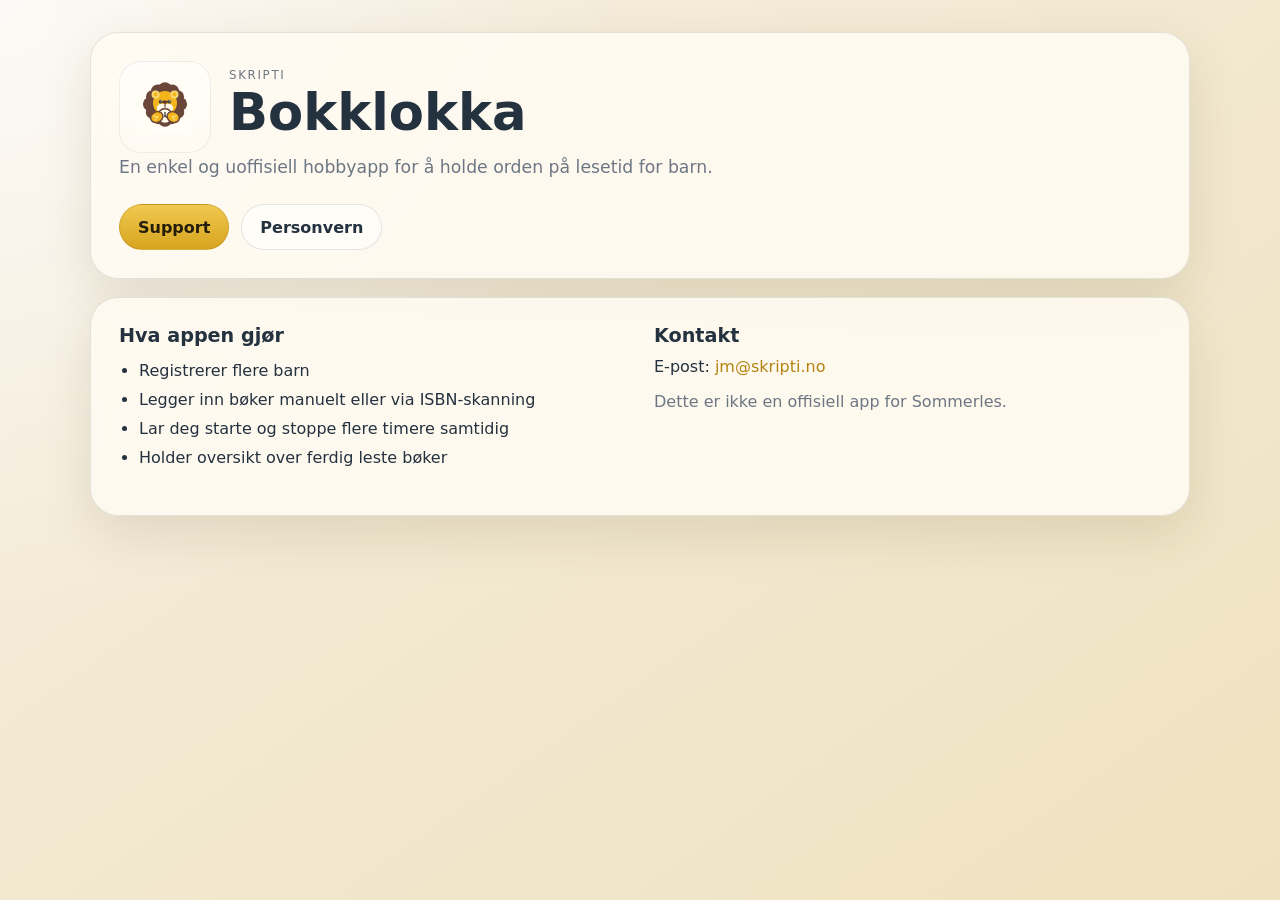
==== index.html @ 0634eb64 "Add Bokklokka website" ====
<!doctype html>
<html lang="nb">
  <head>
    <meta charset="utf-8">
    <meta name="viewport" content="width=device-width, initial-scale=1">
    <meta name="description" content="Bokklokka er en enkel hobbyapp for å holde orden på lesetid for barn.">
    <title>Bokklokka</title>
    <link rel="stylesheet" href="styles.css">
  </head>
  <body>
    <main class="shell">
      <section class="hero card">
        <div class="brand">
          <div class="mark" aria-hidden="true">
            <img src="assets/lion-clock-logo.svg" alt="" />
          </div>
          <div>
            <p class="eyebrow">Skripti</p>
            <h1>Bokklokka</h1>
          </div>
        </div>

        <p class="lead">
          En enkel og uoffisiell hobbyapp for å holde orden på lesetid for barn.
        </p>

        <div class="actions">
          <a class="button primary" href="support.html">Support</a>
          <a class="button" href="privacy.html">Personvern</a>
        </div>
      </section>

      <section class="card grid">
        <article>
          <h2>Hva appen gjør</h2>
          <ul>
            <li>Registrerer flere barn</li>
            <li>Legger inn bøker manuelt eller via ISBN-skanning</li>
            <li>Lar deg starte og stoppe flere timere samtidig</li>
            <li>Holder oversikt over ferdig leste bøker</li>
          </ul>
        </article>

        <article>
          <h2>Kontakt</h2>
          <p>
            E-post: <a href="mailto:jm@skripti.no">jm@skripti.no</a>
          </p>
          <p class="muted">
            Dette er ikke en offisiell app for Sommerles.
          </p>
        </article>
      </section>
    </main>
  </body>
</html>
---- styles.css ----
:root {
  color-scheme: light;
  --bg: #f6efe2;
  --bg2: #efe2bf;
  --card: rgba(255, 251, 242, 0.88);
  --text: #24313f;
  --muted: #6d7784;
  --line: rgba(36, 49, 63, 0.12);
  --accent: #d4a82a;
  --accent-strong: #b48412;
  --shadow: 0 18px 50px rgba(70, 54, 18, 0.12);
}

* {
  box-sizing: border-box;
}

html {
  min-height: 100%;
}

body {
  margin: 0;
  min-height: 100vh;
  font-family: Inter, ui-sans-serif, system-ui, -apple-system, BlinkMacSystemFont, "Segoe UI", sans-serif;
  color: var(--text);
  background:
    radial-gradient(circle at top left, rgba(255, 255, 255, 0.7), transparent 40%),
    linear-gradient(145deg, var(--bg), var(--bg2));
}

a {
  color: var(--accent-strong);
  text-decoration: none;
}

a:hover {
  text-decoration: underline;
}

.shell {
  width: min(1100px, calc(100% - 32px));
  margin: 0 auto;
  padding: 32px 0 48px;
}

.shell.narrow {
  width: min(760px, calc(100% - 32px));
}

.card {
  background: var(--card);
  border: 1px solid var(--line);
  border-radius: 28px;
  box-shadow: var(--shadow);
  backdrop-filter: blur(12px);
}

.hero {
  padding: 28px;
}

.brand {
  display: flex;
  align-items: center;
  gap: 18px;
}

.mark {
  width: 92px;
  height: 92px;
  border-radius: 22px;
  background: linear-gradient(180deg, rgba(255, 255, 255, 0.55), rgba(255, 255, 255, 0.15));
  border: 1px solid rgba(36, 49, 63, 0.08);
  display: grid;
  place-items: center;
  padding: 14px;
}

.mark img {
  width: 100%;
  height: 100%;
  object-fit: contain;
  display: block;
}

.eyebrow {
  margin: 0 0 6px;
  text-transform: uppercase;
  letter-spacing: 0.14em;
  font-size: 0.74rem;
  color: var(--muted);
}

.eyebrow a {
  color: inherit;
}

h1,
h2,
p,
ul {
  margin-top: 0;
}

h1 {
  margin-bottom: 10px;
  font-size: clamp(2.3rem, 4vw, 4rem);
  line-height: 0.95;
}

.lead {
  font-size: 1.08rem;
  line-height: 1.7;
  color: var(--muted);
  max-width: 62ch;
}

.actions {
  display: flex;
  flex-wrap: wrap;
  gap: 12px;
  margin-top: 22px;
}

.button {
  display: inline-flex;
  align-items: center;
  justify-content: center;
  min-height: 46px;
  padding: 0 18px;
  border-radius: 999px;
  border: 1px solid var(--line);
  background: rgba(255, 255, 255, 0.5);
  color: var(--text);
  font-weight: 600;
  text-decoration: none;
}

.button.primary {
  background: linear-gradient(180deg, #f0c950, #d7a41f);
  color: #241d09;
  border-color: rgba(117, 86, 3, 0.18);
}

.grid {
  margin-top: 18px;
  padding: 26px 28px;
  display: grid;
  grid-template-columns: repeat(2, minmax(0, 1fr));
  gap: 28px;
}

h2 {
  margin-bottom: 10px;
  font-size: 1.2rem;
}

ul {
  padding-left: 20px;
  line-height: 1.8;
  color: var(--text);
}

.muted {
  color: var(--muted);
}

section.card {
  margin-bottom: 18px;
}

.narrow .card {
  padding: 28px;
}

@media (max-width: 760px) {
  .shell {
    width: min(100% - 20px, 1100px);
    padding-top: 16px;
  }

  .hero,
  .grid,
  .narrow .card {
    padding: 22px;
  }

  .brand {
    align-items: flex-start;
  }

  .mark {
    width: 74px;
    height: 74px;
    border-radius: 18px;
  }

  .grid {
    grid-template-columns: 1fr;
  }
}
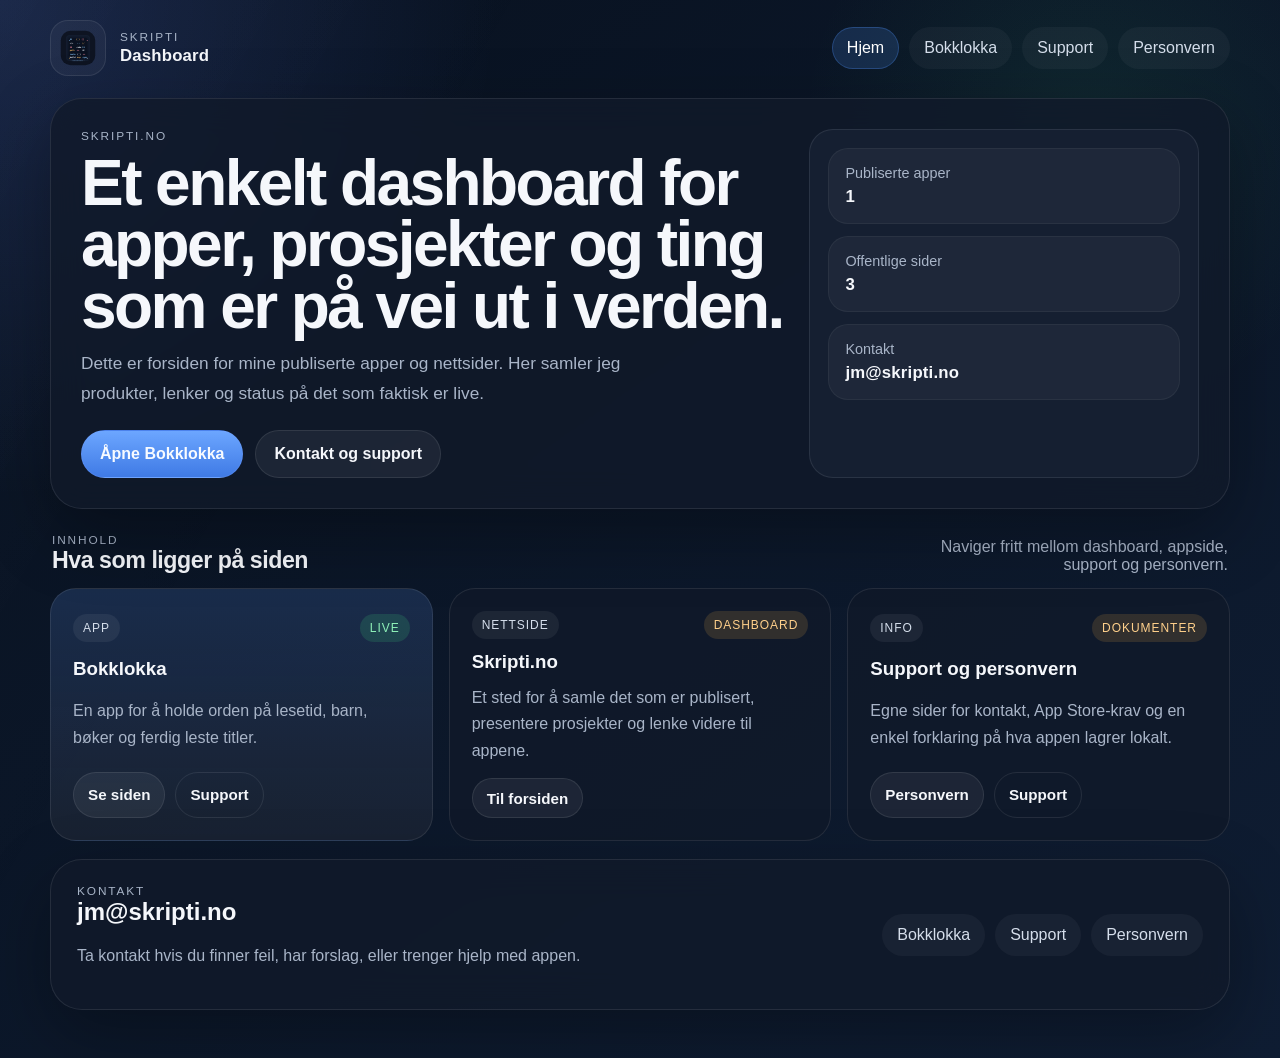
==== commit cd07a00d: "Refresh Skripti dashboard site" ====
--- a/index.html
+++ b/index.html
@@ -3,53 +3,121 @@
   <head>
     <meta charset="utf-8">
     <meta name="viewport" content="width=device-width, initial-scale=1">
-    <meta name="description" content="Bokklokka er en enkel hobbyapp for å holde orden på lesetid for barn.">
-    <title>Bokklokka</title>
+    <meta name="description" content="Skripti er et enkelt dashboard for publiserte apper, prosjekter og nettsider.">
+    <title>Skripti</title>
     <link rel="stylesheet" href="styles.css">
   </head>
   <body>
-    <main class="shell">
+    <div class="backdrop" aria-hidden="true"></div>
+    <main class="page">
+      <header class="topbar">
+        <a class="brand" href="index.html" aria-label="Skripti startside">
+          <span class="brand-mark" aria-hidden="true">
+            <img src="assets/skripti-logo.svg" alt="">
+          </span>
+          <span class="brand-text">
+            <span class="eyebrow">Skripti</span>
+            <strong>Dashboard</strong>
+          </span>
+        </a>
+
+        <nav class="nav" aria-label="Hovednavigasjon">
+          <a href="index.html" aria-current="page">Hjem</a>
+          <a href="bokklokka.html">Bokklokka</a>
+          <a href="support.html">Support</a>
+          <a href="privacy.html">Personvern</a>
+        </nav>
+      </header>
+
       <section class="hero card">
-        <div class="brand">
-          <div class="mark" aria-hidden="true">
-            <img src="assets/lion-clock-logo.svg" alt="" />
-          </div>
-          <div>
-            <p class="eyebrow">Skripti</p>
-            <h1>Bokklokka</h1>
+        <div class="hero-copy">
+          <p class="eyebrow">Skripti.no</p>
+          <h1>Et enkelt dashboard for apper, prosjekter og ting som er på vei ut i verden.</h1>
+          <p class="lead">
+            Dette er forsiden for mine publiserte apper og nettsider. Her samler jeg produkter, lenker og status på det som faktisk er live.
+          </p>
+
+          <div class="actions">
+            <a class="button primary" href="bokklokka.html">Åpne Bokklokka</a>
+            <a class="button" href="support.html">Kontakt og support</a>
           </div>
         </div>
 
-        <p class="lead">
-          En enkel og uoffisiell hobbyapp for å holde orden på lesetid for barn.
-        </p>
-
-        <div class="actions">
-          <a class="button primary" href="support.html">Support</a>
-          <a class="button" href="privacy.html">Personvern</a>
-        </div>
+        <aside class="hero-panel">
+          <div class="metric">
+            <span class="metric-label">Publiserte apper</span>
+            <strong>1</strong>
+          </div>
+          <div class="metric">
+            <span class="metric-label">Offentlige sider</span>
+            <strong>3</strong>
+          </div>
+          <div class="metric">
+            <span class="metric-label">Kontakt</span>
+            <strong>jm@skripti.no</strong>
+          </div>
+        </aside>
       </section>
 
-      <section class="card grid">
-        <article>
-          <h2>Hva appen gjør</h2>
-          <ul>
-            <li>Registrerer flere barn</li>
-            <li>Legger inn bøker manuelt eller via ISBN-skanning</li>
-            <li>Lar deg starte og stoppe flere timere samtidig</li>
-            <li>Holder oversikt over ferdig leste bøker</li>
-          </ul>
+      <section class="section-head">
+        <div>
+          <p class="eyebrow">Innhold</p>
+          <h2>Hva som ligger på siden</h2>
+        </div>
+        <p class="section-note">Naviger fritt mellom dashboard, appside, support og personvern.</p>
+      </section>
+
+      <section class="grid cards">
+        <article class="tile featured">
+          <div class="tile-top">
+            <span class="tile-badge">App</span>
+            <span class="tile-status live">Live</span>
+          </div>
+          <h3>Bokklokka</h3>
+          <p>En app for å holde orden på lesetid, barn, bøker og ferdig leste titler.</p>
+          <div class="tile-links">
+            <a class="button small" href="bokklokka.html">Se siden</a>
+            <a class="button small ghost" href="support.html">Support</a>
+          </div>
         </article>
 
-        <article>
-          <h2>Kontakt</h2>
-          <p>
-            E-post: <a href="mailto:jm@skripti.no">jm@skripti.no</a>
-          </p>
-          <p class="muted">
-            Dette er ikke en offisiell app for Sommerles.
-          </p>
+        <article class="tile">
+          <div class="tile-top">
+            <span class="tile-badge">Nettside</span>
+            <span class="tile-status draft">Dashboard</span>
+          </div>
+          <h3>Skripti.no</h3>
+          <p>Et sted for å samle det som er publisert, presentere prosjekter og lenke videre til appene.</p>
+          <div class="tile-links">
+            <a class="button small" href="index.html">Til forsiden</a>
+          </div>
         </article>
+
+        <article class="tile">
+          <div class="tile-top">
+            <span class="tile-badge">Info</span>
+            <span class="tile-status draft">Dokumenter</span>
+          </div>
+          <h3>Support og personvern</h3>
+          <p>Egne sider for kontakt, App Store-krav og en enkel forklaring på hva appen lagrer lokalt.</p>
+          <div class="tile-links">
+            <a class="button small" href="privacy.html">Personvern</a>
+            <a class="button small ghost" href="support.html">Support</a>
+          </div>
+        </article>
+      </section>
+
+      <section class="footer-card card">
+        <div>
+          <p class="eyebrow">Kontakt</p>
+          <h2>jm@skripti.no</h2>
+          <p class="muted">Ta kontakt hvis du finner feil, har forslag, eller trenger hjelp med appen.</p>
+        </div>
+        <div class="footer-links">
+          <a href="bokklokka.html">Bokklokka</a>
+          <a href="support.html">Support</a>
+          <a href="privacy.html">Personvern</a>
+        </div>
       </section>
     </main>
   </body>
--- a/styles.css
+++ b/styles.css
@@ -1,14 +1,18 @@
 :root {
-  color-scheme: light;
-  --bg: #f6efe2;
-  --bg2: #efe2bf;
-  --card: rgba(255, 251, 242, 0.88);
-  --text: #24313f;
-  --muted: #6d7784;
-  --line: rgba(36, 49, 63, 0.12);
-  --accent: #d4a82a;
-  --accent-strong: #b48412;
-  --shadow: 0 18px 50px rgba(70, 54, 18, 0.12);
+  color-scheme: dark;
+  --bg: #08111f;
+  --bg2: #0f1d33;
+  --panel: rgba(17, 25, 42, 0.8);
+  --panel-strong: rgba(22, 33, 52, 0.92);
+  --line: rgba(255, 255, 255, 0.09);
+  --text: #f5f7fb;
+  --muted: #a9b5c8;
+  --soft: #d5deeb;
+  --accent: #4e8ff5;
+  --accent-strong: #76a7ff;
+  --success: #3ed17a;
+  --warning: #ffb547;
+  --shadow: 0 24px 70px rgba(0, 0, 0, 0.3);
 }
 
 * {
@@ -22,15 +26,16 @@
 body {
   margin: 0;
   min-height: 100vh;
-  font-family: Inter, ui-sans-serif, system-ui, -apple-system, BlinkMacSystemFont, "Segoe UI", sans-serif;
+  font-family: "Avenir Next", "SF Pro Text", "Segoe UI", "Trebuchet MS", sans-serif;
   color: var(--text);
   background:
-    radial-gradient(circle at top left, rgba(255, 255, 255, 0.7), transparent 40%),
+    radial-gradient(circle at top left, rgba(97, 132, 255, 0.18), transparent 30%),
+    radial-gradient(circle at 85% 12%, rgba(62, 209, 122, 0.09), transparent 20%),
     linear-gradient(145deg, var(--bg), var(--bg2));
 }
 
 a {
-  color: var(--accent-strong);
+  color: inherit;
   text-decoration: none;
 }
 
@@ -38,82 +43,147 @@
   text-decoration: underline;
 }
 
-.shell {
-  width: min(1100px, calc(100% - 32px));
+.backdrop {
+  position: fixed;
+  inset: 0;
+  pointer-events: none;
+  background:
+    linear-gradient(120deg, rgba(255, 255, 255, 0.03), transparent 35%),
+    radial-gradient(circle at 20% 20%, rgba(78, 143, 245, 0.12), transparent 0 25%),
+    radial-gradient(circle at 80% 30%, rgba(62, 209, 122, 0.07), transparent 0 22%);
+  opacity: 0.65;
+}
+
+.page {
+  position: relative;
+  width: min(1180px, calc(100% - 32px));
   margin: 0 auto;
-  padding: 32px 0 48px;
-}
-
-.shell.narrow {
-  width: min(760px, calc(100% - 32px));
-}
-
-.card {
-  background: var(--card);
-  border: 1px solid var(--line);
-  border-radius: 28px;
-  box-shadow: var(--shadow);
-  backdrop-filter: blur(12px);
-}
-
-.hero {
-  padding: 28px;
+  padding: 20px 0 48px;
+}
+
+.page.narrow {
+  width: min(900px, calc(100% - 32px));
+}
+
+.topbar {
+  display: flex;
+  align-items: center;
+  justify-content: space-between;
+  gap: 18px;
+  margin-bottom: 22px;
+}
+
+.topbar.compact {
+  margin-bottom: 18px;
 }
 
 .brand {
-  display: flex;
-  align-items: center;
-  gap: 18px;
-}
-
-.mark {
-  width: 92px;
-  height: 92px;
-  border-radius: 22px;
-  background: linear-gradient(180deg, rgba(255, 255, 255, 0.55), rgba(255, 255, 255, 0.15));
-  border: 1px solid rgba(36, 49, 63, 0.08);
-  display: grid;
-  place-items: center;
-  padding: 14px;
-}
-
-.mark img {
+  display: inline-flex;
+  align-items: center;
+  gap: 14px;
+  min-width: 0;
+}
+
+.brand-mark {
+  width: 56px;
+  height: 56px;
+  border-radius: 18px;
+  background: rgba(255, 255, 255, 0.04);
+  border: 1px solid var(--line);
+  padding: 8px;
+  flex: none;
+}
+
+.brand-mark img,
+.app-icon img {
   width: 100%;
   height: 100%;
+  display: block;
   object-fit: contain;
-  display: block;
+}
+
+.brand-text {
+  display: flex;
+  flex-direction: column;
+  gap: 2px;
+}
+
+.brand-text strong {
+  font-size: 1.05rem;
+  letter-spacing: 0.01em;
 }
 
 .eyebrow {
-  margin: 0 0 6px;
+  margin: 0;
   text-transform: uppercase;
-  letter-spacing: 0.14em;
+  letter-spacing: 0.16em;
   font-size: 0.74rem;
   color: var(--muted);
 }
 
-.eyebrow a {
-  color: inherit;
-}
-
-h1,
-h2,
-p,
-ul {
-  margin-top: 0;
-}
-
-h1 {
-  margin-bottom: 10px;
-  font-size: clamp(2.3rem, 4vw, 4rem);
-  line-height: 0.95;
+.nav {
+  display: flex;
+  flex-wrap: wrap;
+  gap: 10px;
+  justify-content: flex-end;
+}
+
+.nav a,
+.footer-links a {
+  display: inline-flex;
+  align-items: center;
+  min-height: 42px;
+  padding: 0 14px;
+  border-radius: 999px;
+  border: 1px solid transparent;
+  background: rgba(255, 255, 255, 0.04);
+  color: var(--soft);
+  transition: transform 120ms ease, background 120ms ease, border-color 120ms ease;
+}
+
+.nav a:hover,
+.footer-links a:hover {
+  text-decoration: none;
+  transform: translateY(-1px);
+  background: rgba(255, 255, 255, 0.08);
+  border-color: var(--line);
+}
+
+.nav a[aria-current="page"] {
+  background: rgba(78, 143, 245, 0.18);
+  border-color: rgba(78, 143, 245, 0.3);
+  color: #fff;
+}
+
+.card {
+  background: var(--panel);
+  border: 1px solid var(--line);
+  border-radius: 32px;
+  box-shadow: var(--shadow);
+  backdrop-filter: blur(18px);
+}
+
+.hero {
+  display: grid;
+  grid-template-columns: minmax(0, 1.55fr) minmax(260px, 0.85fr);
+  gap: 18px;
+  padding: 30px;
+}
+
+.hero-copy h1,
+.content-card h1 {
+  margin: 10px 0 12px;
+  font-size: clamp(2.8rem, 5vw, 5rem);
+  line-height: 0.96;
+  letter-spacing: -0.04em;
 }
 
 .lead {
+  margin: 0;
+  max-width: 62ch;
+  color: var(--muted);
   font-size: 1.08rem;
   line-height: 1.7;
-  color: var(--muted);
-  max-width: 62ch;
 }
 
 .actions {
@@ -127,76 +197,294 @@
   display: inline-flex;
   align-items: center;
   justify-content: center;
-  min-height: 46px;
+  min-height: 48px;
   padding: 0 18px;
   border-radius: 999px;
   border: 1px solid var(--line);
-  background: rgba(255, 255, 255, 0.5);
+  background: rgba(255, 255, 255, 0.06);
   color: var(--text);
-  font-weight: 600;
+  font-weight: 650;
+}
+
+.button:hover {
   text-decoration: none;
+  border-color: rgba(255, 255, 255, 0.18);
 }
 
 .button.primary {
-  background: linear-gradient(180deg, #f0c950, #d7a41f);
-  color: #241d09;
-  border-color: rgba(117, 86, 3, 0.18);
-}
-
-.grid {
+  background: linear-gradient(180deg, #6ca6ff, #3f7ae5);
+  border-color: rgba(117, 157, 255, 0.22);
+  color: #f8fbff;
+}
+
+.button.small {
+  min-height: 40px;
+  padding: 0 14px;
+  font-size: 0.95rem;
+}
+
+.button.ghost {
+  background: transparent;
+}
+
+.hero-panel {
+  display: grid;
+  gap: 12px;
+  align-content: start;
+  padding: 18px;
+  border-radius: 24px;
+  background: var(--panel-strong);
+  border: 1px solid var(--line);
+}
+
+.metric {
+  display: grid;
+  gap: 6px;
+  padding: 16px;
+  border-radius: 20px;
+  background: rgba(255, 255, 255, 0.04);
+  border: 1px solid rgba(255, 255, 255, 0.05);
+}
+
+.metric-label {
+  color: var(--muted);
+  font-size: 0.9rem;
+}
+
+.metric strong {
+  font-size: 1.05rem;
+  letter-spacing: 0.01em;
+}
+
+.section-head {
+  display: flex;
+  align-items: end;
+  justify-content: space-between;
+  gap: 18px;
+  margin: 24px 2px 14px;
+}
+
+.section-head h2,
+.footer-card h2,
+.content-card h2,
+.tile h3 {
+  margin: 0;
+}
+
+.section-head h2 {
+  font-size: 1.45rem;
+  letter-spacing: -0.02em;
+}
+
+.section-note {
+  margin: 0;
+  max-width: 38ch;
+  color: var(--muted);
+  text-align: right;
+}
+
+.grid.cards {
+  display: grid;
+  grid-template-columns: repeat(3, minmax(0, 1fr));
+  gap: 16px;
+}
+
+.tile {
+  display: grid;
+  gap: 12px;
+  padding: 22px;
+  border-radius: 26px;
+  background: var(--panel);
+  border: 1px solid var(--line);
+}
+
+.tile.featured {
+  background:
+    linear-gradient(180deg, rgba(78, 143, 245, 0.17), rgba(255, 255, 255, 0.04)),
+    var(--panel);
+}
+
+.tile-top {
+  display: flex;
+  align-items: center;
+  justify-content: space-between;
+  gap: 10px;
+}
+
+.tile-badge,
+.tile-status {
+  display: inline-flex;
+  align-items: center;
+  min-height: 28px;
+  padding: 0 10px;
+  border-radius: 999px;
+  font-size: 0.75rem;
+  letter-spacing: 0.08em;
+  text-transform: uppercase;
+}
+
+.tile-badge {
+  background: rgba(255, 255, 255, 0.06);
+  color: var(--soft);
+}
+
+.tile-status.live {
+  background: rgba(62, 209, 122, 0.16);
+  color: #8ef0b8;
+}
+
+.tile-status.draft {
+  background: rgba(255, 181, 71, 0.14);
+  color: #ffd08b;
+}
+
+.tile p {
+  margin: 0;
+  color: var(--muted);
+  line-height: 1.65;
+}
+
+.tile-links {
+  display: flex;
+  flex-wrap: wrap;
+  gap: 10px;
+  margin-top: 2px;
+}
+
+.footer-card {
   margin-top: 18px;
-  padding: 26px 28px;
+  padding: 24px 26px;
+  display: flex;
+  align-items: center;
+  justify-content: space-between;
+  gap: 18px;
+}
+
+.footer-links {
+  display: flex;
+  flex-wrap: wrap;
+  gap: 10px;
+  justify-content: flex-end;
+}
+
+.footer-links.inline {
+  margin-top: 22px;
+  justify-content: flex-start;
+}
+
+.content-card {
+  padding: 28px;
+}
+
+.content-card .lead {
+  margin-bottom: 18px;
+}
+
+.content-grid {
   display: grid;
   grid-template-columns: repeat(2, minmax(0, 1fr));
-  gap: 28px;
-}
-
-h2 {
-  margin-bottom: 10px;
-  font-size: 1.2rem;
-}
-
-ul {
+  gap: 18px;
+}
+
+.content-grid article {
+  padding: 18px;
+  border-radius: 22px;
+  background: rgba(255, 255, 255, 0.04);
+  border: 1px solid rgba(255, 255, 255, 0.06);
+}
+
+.content-grid h2,
+.content-card h1,
+.content-card h2,
+.content-card h3 {
+  letter-spacing: -0.02em;
+}
+
+.content-grid p,
+.content-grid li,
+.muted {
+  color: var(--muted);
+  line-height: 1.7;
+}
+
+.content-grid ul {
+  margin: 0;
   padding-left: 20px;
-  line-height: 1.8;
-  color: var(--text);
-}
-
-.muted {
-  color: var(--muted);
-}
-
-section.card {
-  margin-bottom: 18px;
-}
-
-.narrow .card {
-  padding: 28px;
-}
-
-@media (max-width: 760px) {
-  .shell {
-    width: min(100% - 20px, 1100px);
-    padding-top: 16px;
-  }
-
+}
+
+.app-hero {
+  align-items: center;
+}
+
+.app-preview {
+  display: grid;
+  gap: 14px;
+  align-content: start;
+  padding: 18px;
+  border-radius: 24px;
+  background: rgba(255, 255, 255, 0.04);
+  border: 1px solid var(--line);
+}
+
+.app-icon {
+  width: 114px;
+  height: 114px;
+  padding: 14px;
+  border-radius: 28px;
+  background: rgba(255, 255, 255, 0.06);
+  border: 1px solid rgba(255, 255, 255, 0.09);
+}
+
+@media (max-width: 960px) {
   .hero,
-  .grid,
-  .narrow .card {
-    padding: 22px;
-  }
-
-  .brand {
+  .grid.cards,
+  .content-grid {
+    grid-template-columns: 1fr;
+  }
+
+  .section-head,
+  .footer-card,
+  .topbar {
     align-items: flex-start;
-  }
-
-  .mark {
-    width: 74px;
-    height: 74px;
-    border-radius: 18px;
-  }
-
-  .grid {
-    grid-template-columns: 1fr;
-  }
-}
+    flex-direction: column;
+  }
+
+  .section-note,
+  .footer-links {
+    text-align: left;
+    justify-content: flex-start;
+  }
+}
+
+@media (max-width: 640px) {
+  .page,
+  .page.narrow {
+    width: min(100% - 20px, 1180px);
+    padding-top: 12px;
+  }
+
+  .hero,
+  .content-card,
+  .tile,
+  .footer-card {
+    padding: 20px;
+    border-radius: 24px;
+  }
+
+  .brand-mark {
+    width: 48px;
+    height: 48px;
+    border-radius: 16px;
+  }
+
+  .nav {
+    gap: 8px;
+  }
+
+  .nav a,
+  .footer-links a {
+    min-height: 38px;
+    padding-inline: 12px;
+    font-size: 0.95rem;
+  }
+}
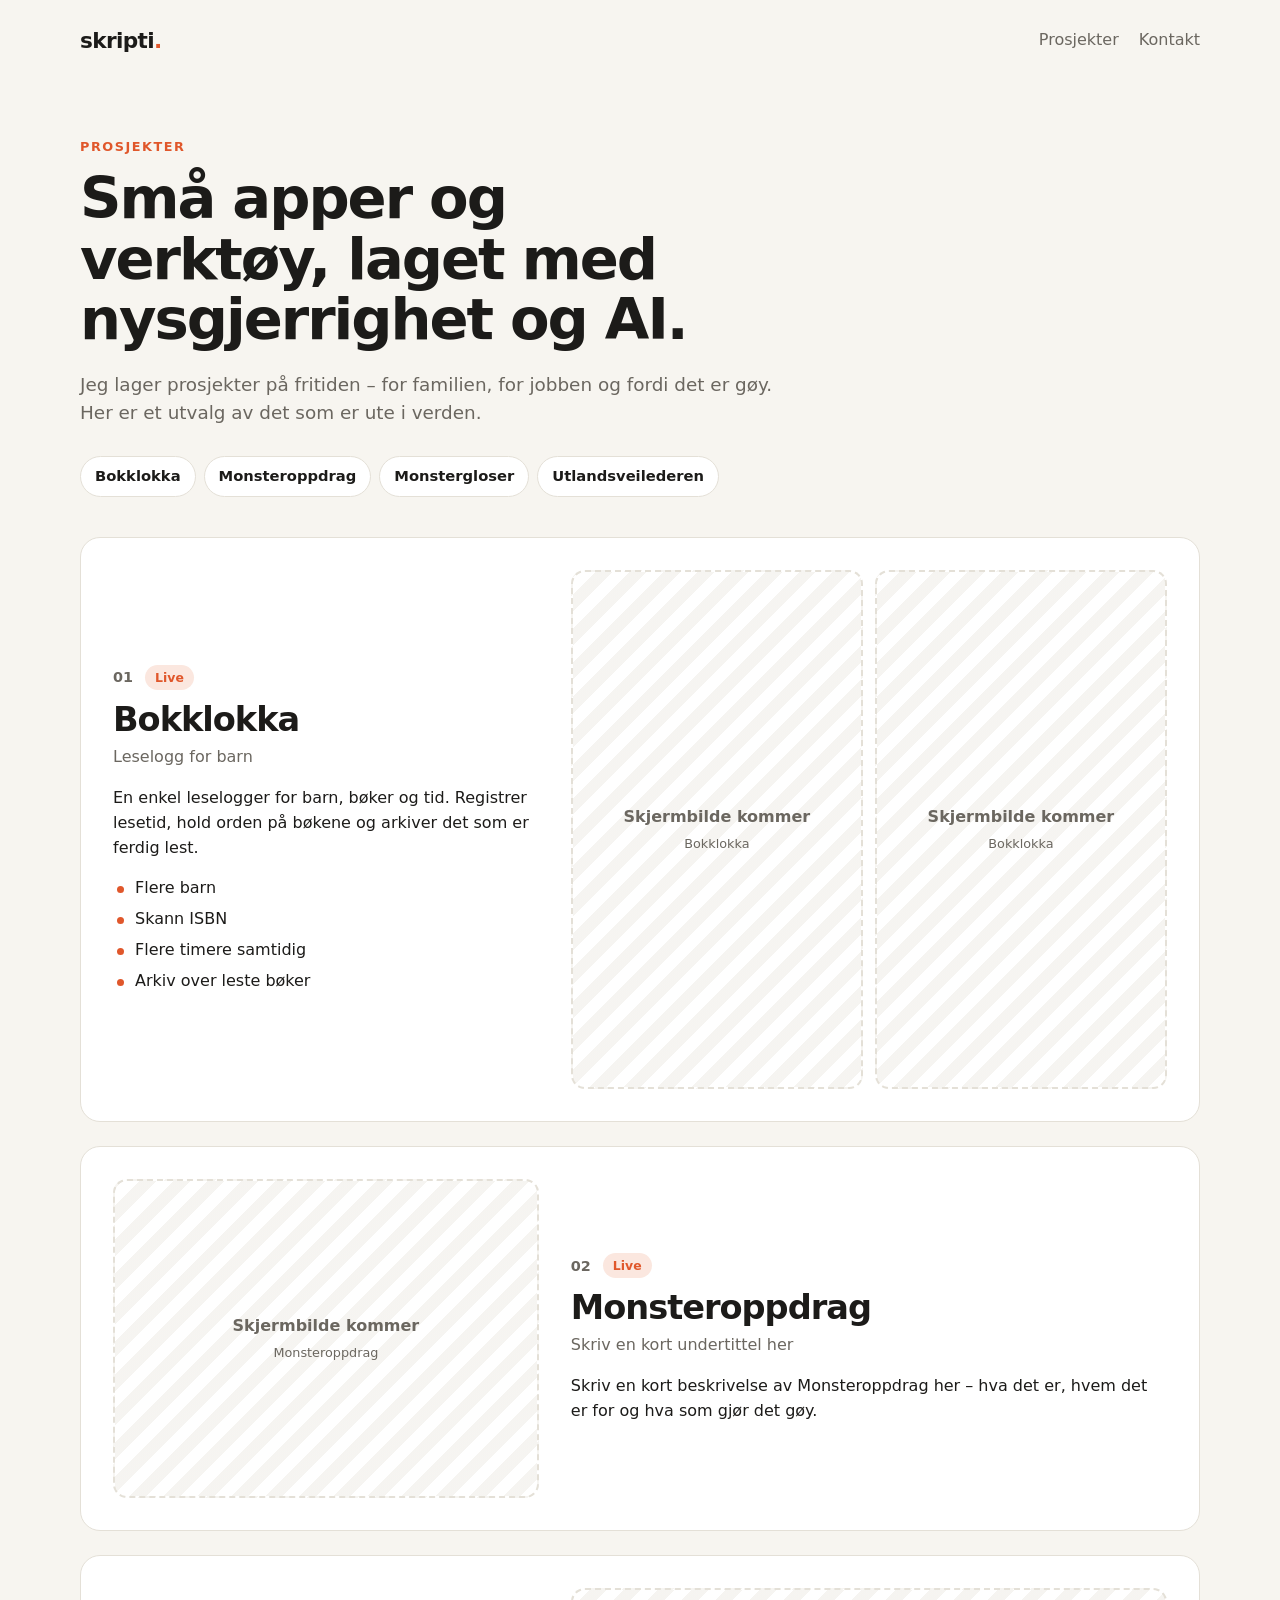
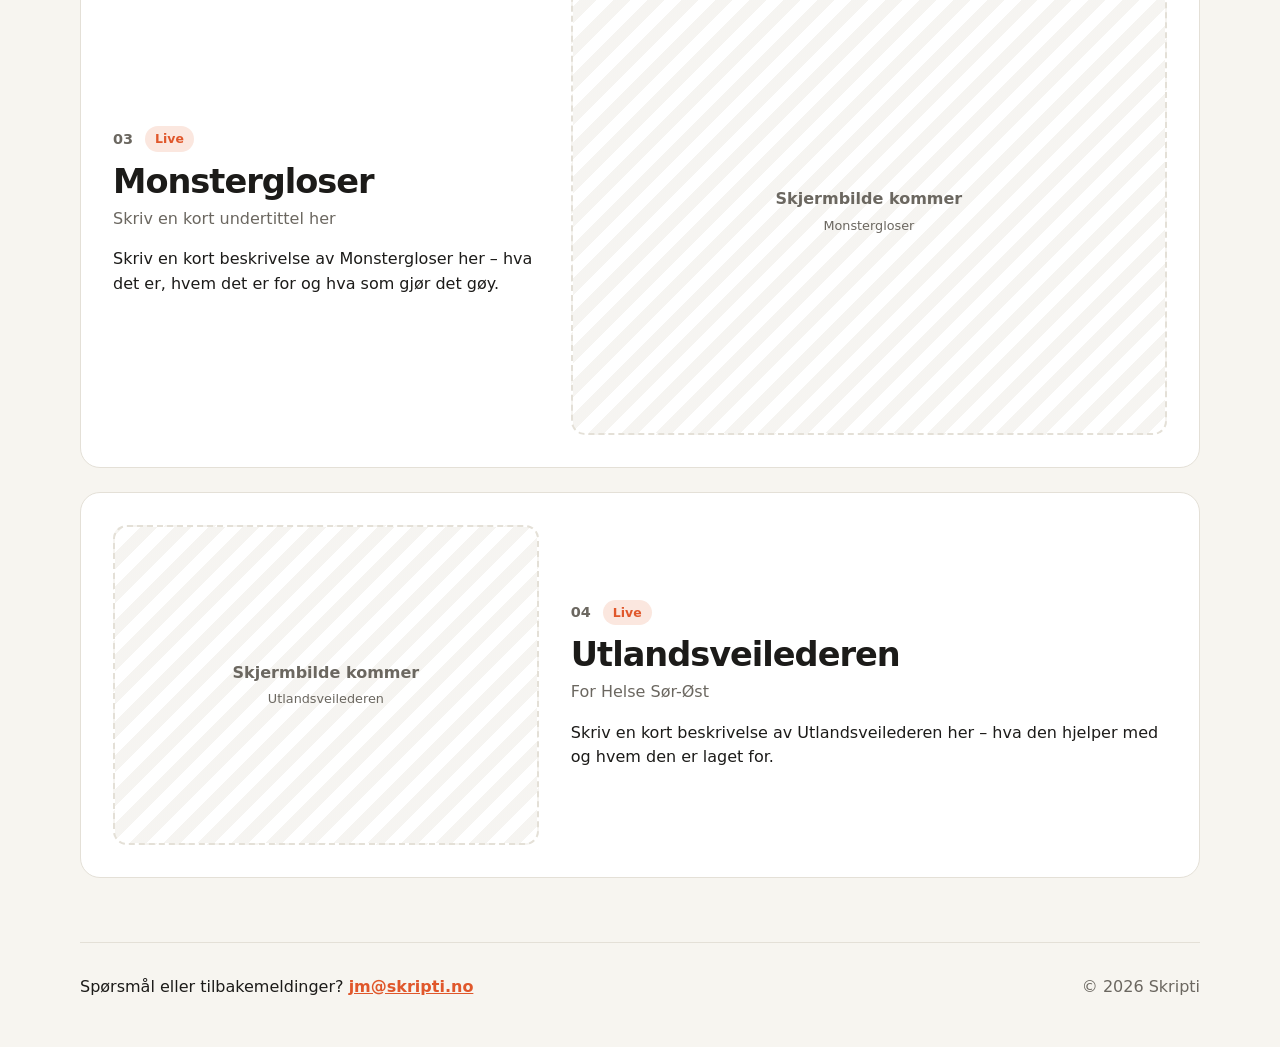
==== commit 4fcd9765: "Add project landing page for skripti.no Static landing page listing Bokklokka, Monsteroppdrag, Monst" ====
--- a/index.html
+++ b/index.html
@@ -3,122 +3,42 @@
   <head>
     <meta charset="utf-8">
     <meta name="viewport" content="width=device-width, initial-scale=1">
-    <meta name="description" content="Skripti er et enkelt dashboard for publiserte apper, prosjekter og nettsider.">
+    <meta name="description" content="Skripti – apper og verktøy jeg har laget: Bokklokka, Monsteroppdrag, Monstergloser og Utlandsveilederen.">
     <title>Skripti</title>
     <link rel="stylesheet" href="styles.css">
   </head>
   <body>
-    <div class="backdrop" aria-hidden="true"></div>
-    <main class="page">
-      <header class="topbar">
-        <a class="brand" href="index.html" aria-label="Skripti startside">
-          <span class="brand-mark" aria-hidden="true">
-            <img src="assets/skripti-logo.svg" alt="">
-          </span>
-          <span class="brand-text">
-            <span class="eyebrow">Skripti</span>
-            <strong>Dashboard</strong>
-          </span>
-        </a>
+    <header class="topbar wrap">
+      <a class="brand" href="./">skripti<span>.</span></a>
+      <nav>
+        <a href="#prosjekter">Prosjekter</a>
+        <a id="kontakt-lenke" href="#kontakt">Kontakt</a>
+      </nav>
+    </header>
 
-        <nav class="nav" aria-label="Hovednavigasjon">
-          <a href="index.html" aria-current="page">Hjem</a>
-          <a href="bokklokka.html">Bokklokka</a>
-          <a href="support.html">Support</a>
-          <a href="privacy.html">Personvern</a>
-        </nav>
-      </header>
-
-      <section class="hero card">
-        <div class="hero-copy">
-          <p class="eyebrow">Skripti.no</p>
-          <h1>Et enkelt dashboard for apper, prosjekter og ting som er på vei ut i verden.</h1>
-          <p class="lead">
-            Dette er forsiden for mine publiserte apper og nettsider. Her samler jeg produkter, lenker og status på det som faktisk er live.
-          </p>
-
-          <div class="actions">
-            <a class="button primary" href="bokklokka.html">Åpne Bokklokka</a>
-            <a class="button" href="support.html">Kontakt og support</a>
-          </div>
-        </div>
-
-        <aside class="hero-panel">
-          <div class="metric">
-            <span class="metric-label">Publiserte apper</span>
-            <strong>1</strong>
-          </div>
-          <div class="metric">
-            <span class="metric-label">Offentlige sider</span>
-            <strong>3</strong>
-          </div>
-          <div class="metric">
-            <span class="metric-label">Kontakt</span>
-            <strong>jm@skripti.no</strong>
-          </div>
-        </aside>
+    <main>
+      <section class="hero wrap">
+        <p class="eyebrow">Prosjekter</p>
+        <h1 id="hero-tittel"></h1>
+        <p class="lead" id="hero-ingress"></p>
+        <ul class="chips" id="hero-chips" aria-label="Prosjekter"></ul>
       </section>
 
-      <section class="section-head">
-        <div>
-          <p class="eyebrow">Innhold</p>
-          <h2>Hva som ligger på siden</h2>
-        </div>
-        <p class="section-note">Naviger fritt mellom dashboard, appside, support og personvern.</p>
-      </section>
+      <section id="prosjekter" class="projects wrap"></section>
+    </main>
 
-      <section class="grid cards">
-        <article class="tile featured">
-          <div class="tile-top">
-            <span class="tile-badge">App</span>
-            <span class="tile-status live">Live</span>
-          </div>
-          <h3>Bokklokka</h3>
-          <p>En app for å holde orden på lesetid, barn, bøker og ferdig leste titler.</p>
-          <div class="tile-links">
-            <a class="button small" href="bokklokka.html">Se siden</a>
-            <a class="button small ghost" href="support.html">Support</a>
-          </div>
-        </article>
+    <footer id="kontakt" class="footer wrap">
+      <p>Spørsmål eller tilbakemeldinger? <a id="epost" href="#"></a></p>
+      <p class="muted">© <span id="aar"></span> Skripti</p>
+    </footer>
 
-        <article class="tile">
-          <div class="tile-top">
-            <span class="tile-badge">Nettside</span>
-            <span class="tile-status draft">Dashboard</span>
-          </div>
-          <h3>Skripti.no</h3>
-          <p>Et sted for å samle det som er publisert, presentere prosjekter og lenke videre til appene.</p>
-          <div class="tile-links">
-            <a class="button small" href="index.html">Til forsiden</a>
-          </div>
-        </article>
+    <!-- Lysbilde-visning når man klikker på et skjermbilde -->
+    <dialog id="lightbox" aria-label="Skjermbilde">
+      <button class="close" type="button" aria-label="Lukk">×</button>
+      <img alt="">
+    </dialog>
 
-        <article class="tile">
-          <div class="tile-top">
-            <span class="tile-badge">Info</span>
-            <span class="tile-status draft">Dokumenter</span>
-          </div>
-          <h3>Support og personvern</h3>
-          <p>Egne sider for kontakt, App Store-krav og en enkel forklaring på hva appen lagrer lokalt.</p>
-          <div class="tile-links">
-            <a class="button small" href="privacy.html">Personvern</a>
-            <a class="button small ghost" href="support.html">Support</a>
-          </div>
-        </article>
-      </section>
-
-      <section class="footer-card card">
-        <div>
-          <p class="eyebrow">Kontakt</p>
-          <h2>jm@skripti.no</h2>
-          <p class="muted">Ta kontakt hvis du finner feil, har forslag, eller trenger hjelp med appen.</p>
-        </div>
-        <div class="footer-links">
-          <a href="bokklokka.html">Bokklokka</a>
-          <a href="support.html">Support</a>
-          <a href="privacy.html">Personvern</a>
-        </div>
-      </section>
-    </main>
+    <script src="prosjekter.js"></script>
+    <script src="app.js"></script>
   </body>
 </html>
--- a/styles.css
+++ b/styles.css
@@ -1,490 +1,269 @@
 :root {
-  color-scheme: dark;
-  --bg: #08111f;
-  --bg2: #0f1d33;
-  --panel: rgba(17, 25, 42, 0.8);
-  --panel-strong: rgba(22, 33, 52, 0.92);
-  --line: rgba(255, 255, 255, 0.09);
-  --text: #f5f7fb;
-  --muted: #a9b5c8;
-  --soft: #d5deeb;
-  --accent: #4e8ff5;
-  --accent-strong: #76a7ff;
-  --success: #3ed17a;
-  --warning: #ffb547;
-  --shadow: 0 24px 70px rgba(0, 0, 0, 0.3);
-}
-
-* {
-  box-sizing: border-box;
-}
-
-html {
-  min-height: 100%;
-}
+  --bg: #f7f5f0;
+  --surface: #ffffff;
+  --text: #1c1b19;
+  --muted: #6b6760;
+  --line: #e4e0d7;
+  --accent: #e0572b;
+  --accent-soft: #fbe7df;
+  --radius: 20px;
+  --font: ui-sans-serif, system-ui, -apple-system, "Segoe UI", Roboto, "Helvetica Neue", Arial, sans-serif;
+  color-scheme: light;
+}
+
+@media (prefers-color-scheme: dark) {
+  :root {
+    --bg: #141412;
+    --surface: #1d1c1a;
+    --text: #f1eee8;
+    --muted: #a19c93;
+    --line: #2f2d29;
+    --accent: #ff7a4d;
+    --accent-soft: #3a2219;
+    color-scheme: dark;
+  }
+}
+
+* { box-sizing: border-box; }
+
+html { scroll-behavior: smooth; }
 
 body {
   margin: 0;
-  min-height: 100vh;
-  font-family: "Avenir Next", "SF Pro Text", "Segoe UI", "Trebuchet MS", sans-serif;
+  background: var(--bg);
   color: var(--text);
-  background:
-    radial-gradient(circle at top left, rgba(97, 132, 255, 0.18), transparent 30%),
-    radial-gradient(circle at 85% 12%, rgba(62, 209, 122, 0.09), transparent 20%),
-    linear-gradient(145deg, var(--bg), var(--bg2));
-}
-
-a {
-  color: inherit;
-  text-decoration: none;
-}
-
-a:hover {
-  text-decoration: underline;
-}
-
-.backdrop {
-  position: fixed;
-  inset: 0;
-  pointer-events: none;
-  background:
-    linear-gradient(120deg, rgba(255, 255, 255, 0.03), transparent 35%),
-    radial-gradient(circle at 20% 20%, rgba(78, 143, 245, 0.12), transparent 0 25%),
-    radial-gradient(circle at 80% 30%, rgba(62, 209, 122, 0.07), transparent 0 22%);
-  opacity: 0.65;
-}
-
-.page {
-  position: relative;
-  width: min(1180px, calc(100% - 32px));
-  margin: 0 auto;
-  padding: 20px 0 48px;
-}
-
-.page.narrow {
-  width: min(900px, calc(100% - 32px));
-}
-
+  font-family: var(--font);
+  line-height: 1.55;
+  -webkit-font-smoothing: antialiased;
+}
+
+a { color: inherit; }
+
+.wrap {
+  width: min(1120px, 100% - 32px);
+  margin-inline: auto;
+}
+
+/* Topp */
 .topbar {
   display: flex;
   align-items: center;
   justify-content: space-between;
-  gap: 18px;
-  margin-bottom: 22px;
-}
-
-.topbar.compact {
-  margin-bottom: 18px;
-}
-
+  padding: 24px 0;
+}
 .brand {
-  display: inline-flex;
-  align-items: center;
-  gap: 14px;
-  min-width: 0;
-}
-
-.brand-mark {
-  width: 56px;
-  height: 56px;
-  border-radius: 18px;
-  background: rgba(255, 255, 255, 0.04);
-  border: 1px solid var(--line);
-  padding: 8px;
-  flex: none;
-}
-
-.brand-mark img,
-.app-icon img {
-  width: 100%;
-  height: 100%;
-  display: block;
-  object-fit: contain;
-}
-
-.brand-text {
-  display: flex;
-  flex-direction: column;
-  gap: 2px;
-}
-
-.brand-text strong {
-  font-size: 1.05rem;
-  letter-spacing: 0.01em;
-}
-
+  font-weight: 800;
+  font-size: 1.35rem;
+  letter-spacing: -0.03em;
+  text-decoration: none;
+}
+.brand span { color: var(--accent); }
+.topbar nav { display: flex; gap: 20px; }
+.topbar nav a {
+  color: var(--muted);
+  text-decoration: none;
+  font-weight: 500;
+}
+.topbar nav a:hover { color: var(--text); }
+
+/* Hero */
+.hero { padding: 56px 0 40px; }
+.hero h1 { max-width: 20ch; }
 .eyebrow {
+  margin: 0 0 12px;
+  color: var(--accent);
+  font-weight: 700;
+  font-size: 0.8rem;
+  letter-spacing: 0.12em;
+  text-transform: uppercase;
+}
+h1 {
   margin: 0;
-  text-transform: uppercase;
-  letter-spacing: 0.16em;
-  font-size: 0.74rem;
+  font-size: clamp(2.1rem, 5.5vw, 3.6rem);
+  line-height: 1.05;
+  letter-spacing: -0.035em;
+  text-wrap: balance;
+}
+.lead {
+  margin: 20px 0 0;
+  font-size: 1.15rem;
   color: var(--muted);
-}
-
-.nav {
+  max-width: 60ch;
+}
+.chips {
+  list-style: none;
+  padding: 0;
+  margin: 28px 0 0;
   display: flex;
   flex-wrap: wrap;
-  gap: 10px;
-  justify-content: flex-end;
-}
-
-.nav a,
-.footer-links a {
-  display: inline-flex;
+  gap: 8px;
+}
+.chips a {
+  display: inline-block;
+  padding: 8px 14px;
+  border: 1px solid var(--line);
+  border-radius: 999px;
+  background: var(--surface);
+  text-decoration: none;
+  font-weight: 600;
+  font-size: 0.92rem;
+  transition: border-color 0.15s, color 0.15s;
+}
+.chips a:hover { border-color: var(--accent); color: var(--accent); }
+
+/* Prosjekter */
+.projects {
+  display: grid;
+  gap: 24px;
+  padding-bottom: 64px;
+}
+.project {
+  display: grid;
+  grid-template-columns: minmax(0, 5fr) minmax(0, 7fr);
+  gap: 32px;
   align-items: center;
-  min-height: 42px;
-  padding: 0 14px;
+  padding: 32px;
+  background: var(--surface);
+  border: 1px solid var(--line);
+  border-radius: var(--radius);
+  scroll-margin-top: 24px;
+}
+.project:nth-child(even) .project-body { order: 2; }
+
+.meta { display: flex; align-items: center; gap: 12px; margin-bottom: 12px; }
+.num { color: var(--muted); font-variant-numeric: tabular-nums; font-weight: 600; font-size: 0.9rem; }
+.status {
+  padding: 3px 10px;
   border-radius: 999px;
-  border: 1px solid transparent;
-  background: rgba(255, 255, 255, 0.04);
-  color: var(--soft);
-  transition: transform 120ms ease, background 120ms ease, border-color 120ms ease;
-}
-
-.nav a:hover,
-.footer-links a:hover {
-  text-decoration: none;
-  transform: translateY(-1px);
-  background: rgba(255, 255, 255, 0.08);
-  border-color: var(--line);
-}
-
-.nav a[aria-current="page"] {
-  background: rgba(78, 143, 245, 0.18);
-  border-color: rgba(78, 143, 245, 0.3);
-  color: #fff;
-}
-
-.card {
-  background: var(--panel);
+  background: var(--accent-soft);
+  color: var(--accent);
+  font-size: 0.78rem;
+  font-weight: 700;
+}
+.project h2 {
+  margin: 0;
+  font-size: clamp(1.6rem, 3vw, 2.1rem);
+  letter-spacing: -0.03em;
+  line-height: 1.1;
+}
+.subtitle { margin: 6px 0 0; color: var(--muted); font-weight: 500; }
+.desc { margin: 16px 0 0; }
+.points {
+  margin: 16px 0 0;
+  padding: 0;
+  list-style: none;
+  display: grid;
+  gap: 6px;
+}
+.points li { padding-left: 22px; position: relative; }
+.points li::before {
+  content: "";
+  position: absolute;
+  left: 4px;
+  top: 0.62em;
+  width: 7px;
+  height: 7px;
+  border-radius: 50%;
+  background: var(--accent);
+}
+.button {
+  display: inline-block;
+  margin-top: 24px;
+  padding: 11px 18px;
+  border-radius: 12px;
+  background: var(--text);
+  color: var(--bg);
+  text-decoration: none;
+  font-weight: 700;
+}
+.button:hover { background: var(--accent); color: #fff; }
+
+/* Skjermbilder */
+.gallery {
+  display: grid;
+  gap: 12px;
+  grid-template-columns: repeat(var(--cols, 1), minmax(0, 1fr));
+}
+.gallery.count-2 { --cols: 2; }
+.gallery.count-3 { --cols: 3; }
+
+.shot {
+  display: block;
+  width: 100%;
+  padding: 0;
   border: 1px solid var(--line);
-  border-radius: 32px;
-  box-shadow: var(--shadow);
-  backdrop-filter: blur(18px);
-}
-
-.hero {
-  display: grid;
-  grid-template-columns: minmax(0, 1.55fr) minmax(260px, 0.85fr);
-  gap: 18px;
-  padding: 30px;
-}
-
-.hero-copy h1,
-.content-card h1 {
-  margin: 10px 0 12px;
-  font-size: clamp(2.8rem, 5vw, 5rem);
-  line-height: 0.96;
-  letter-spacing: -0.04em;
-}
-
-.lead {
-  margin: 0;
-  max-width: 62ch;
+  border-radius: 14px;
+  overflow: hidden;
+  background: var(--bg);
+  cursor: zoom-in;
+}
+.shot img {
+  display: block;
+  width: 100%;
+  height: auto;
+  max-height: 520px;
+  object-fit: contain;
+}
+.gallery.count-1 .shot img { max-height: 440px; }
+
+.shot.placeholder {
+  cursor: default;
+  aspect-ratio: 4 / 3;
+  display: grid;
+  place-content: center;
+  text-align: center;
+  gap: 4px;
+  border: 2px dashed var(--line);
   color: var(--muted);
-  font-size: 1.08rem;
-  line-height: 1.7;
-}
-
-.actions {
+  background: repeating-linear-gradient(-45deg, transparent 0 12px, color-mix(in srgb, var(--line) 35%, transparent) 12px 24px);
+}
+.gallery.count-2 .shot.placeholder,
+.gallery.count-3 .shot.placeholder { aspect-ratio: 9 / 16; }
+.shot.placeholder span { font-weight: 600; }
+.shot.placeholder small { font-size: 0.8rem; }
+
+/* Bunn */
+.footer {
+  padding: 32px 0 48px;
+  border-top: 1px solid var(--line);
   display: flex;
   flex-wrap: wrap;
-  gap: 12px;
-  margin-top: 22px;
-}
-
-.button {
-  display: inline-flex;
-  align-items: center;
-  justify-content: center;
-  min-height: 48px;
-  padding: 0 18px;
-  border-radius: 999px;
-  border: 1px solid var(--line);
-  background: rgba(255, 255, 255, 0.06);
-  color: var(--text);
-  font-weight: 650;
-}
-
-.button:hover {
-  text-decoration: none;
-  border-color: rgba(255, 255, 255, 0.18);
-}
-
-.button.primary {
-  background: linear-gradient(180deg, #6ca6ff, #3f7ae5);
-  border-color: rgba(117, 157, 255, 0.22);
-  color: #f8fbff;
-}
-
-.button.small {
-  min-height: 40px;
-  padding: 0 14px;
-  font-size: 0.95rem;
-}
-
-.button.ghost {
+  justify-content: space-between;
+  gap: 8px;
+}
+.footer p { margin: 0; }
+.footer a { color: var(--accent); font-weight: 600; }
+.muted { color: var(--muted); }
+
+/* Lysbilde */
+dialog {
+  padding: 0;
+  border: 0;
   background: transparent;
-}
-
-.hero-panel {
-  display: grid;
-  gap: 12px;
-  align-content: start;
-  padding: 18px;
-  border-radius: 24px;
-  background: var(--panel-strong);
-  border: 1px solid var(--line);
-}
-
-.metric {
-  display: grid;
-  gap: 6px;
-  padding: 16px;
-  border-radius: 20px;
-  background: rgba(255, 255, 255, 0.04);
-  border: 1px solid rgba(255, 255, 255, 0.05);
-}
-
-.metric-label {
-  color: var(--muted);
-  font-size: 0.9rem;
-}
-
-.metric strong {
-  font-size: 1.05rem;
-  letter-spacing: 0.01em;
-}
-
-.section-head {
-  display: flex;
-  align-items: end;
-  justify-content: space-between;
-  gap: 18px;
-  margin: 24px 2px 14px;
-}
-
-.section-head h2,
-.footer-card h2,
-.content-card h2,
-.tile h3 {
-  margin: 0;
-}
-
-.section-head h2 {
-  font-size: 1.45rem;
-  letter-spacing: -0.02em;
-}
-
-.section-note {
-  margin: 0;
-  max-width: 38ch;
-  color: var(--muted);
-  text-align: right;
-}
-
-.grid.cards {
-  display: grid;
-  grid-template-columns: repeat(3, minmax(0, 1fr));
-  gap: 16px;
-}
-
-.tile {
-  display: grid;
-  gap: 12px;
-  padding: 22px;
-  border-radius: 26px;
-  background: var(--panel);
-  border: 1px solid var(--line);
-}
-
-.tile.featured {
-  background:
-    linear-gradient(180deg, rgba(78, 143, 245, 0.17), rgba(255, 255, 255, 0.04)),
-    var(--panel);
-}
-
-.tile-top {
-  display: flex;
-  align-items: center;
-  justify-content: space-between;
-  gap: 10px;
-}
-
-.tile-badge,
-.tile-status {
-  display: inline-flex;
-  align-items: center;
-  min-height: 28px;
-  padding: 0 10px;
-  border-radius: 999px;
-  font-size: 0.75rem;
-  letter-spacing: 0.08em;
-  text-transform: uppercase;
-}
-
-.tile-badge {
-  background: rgba(255, 255, 255, 0.06);
-  color: var(--soft);
-}
-
-.tile-status.live {
-  background: rgba(62, 209, 122, 0.16);
-  color: #8ef0b8;
-}
-
-.tile-status.draft {
-  background: rgba(255, 181, 71, 0.14);
-  color: #ffd08b;
-}
-
-.tile p {
-  margin: 0;
-  color: var(--muted);
-  line-height: 1.65;
-}
-
-.tile-links {
-  display: flex;
-  flex-wrap: wrap;
-  gap: 10px;
-  margin-top: 2px;
-}
-
-.footer-card {
-  margin-top: 18px;
-  padding: 24px 26px;
-  display: flex;
-  align-items: center;
-  justify-content: space-between;
-  gap: 18px;
-}
-
-.footer-links {
-  display: flex;
-  flex-wrap: wrap;
-  gap: 10px;
-  justify-content: flex-end;
-}
-
-.footer-links.inline {
-  margin-top: 22px;
-  justify-content: flex-start;
-}
-
-.content-card {
-  padding: 28px;
-}
-
-.content-card .lead {
-  margin-bottom: 18px;
-}
-
-.content-grid {
-  display: grid;
-  grid-template-columns: repeat(2, minmax(0, 1fr));
-  gap: 18px;
-}
-
-.content-grid article {
-  padding: 18px;
-  border-radius: 22px;
-  background: rgba(255, 255, 255, 0.04);
-  border: 1px solid rgba(255, 255, 255, 0.06);
-}
-
-.content-grid h2,
-.content-card h1,
-.content-card h2,
-.content-card h3 {
-  letter-spacing: -0.02em;
-}
-
-.content-grid p,
-.content-grid li,
-.muted {
-  color: var(--muted);
-  line-height: 1.7;
-}
-
-.content-grid ul {
-  margin: 0;
-  padding-left: 20px;
-}
-
-.app-hero {
-  align-items: center;
-}
-
-.app-preview {
-  display: grid;
-  gap: 14px;
-  align-content: start;
-  padding: 18px;
-  border-radius: 24px;
-  background: rgba(255, 255, 255, 0.04);
-  border: 1px solid var(--line);
-}
-
-.app-icon {
-  width: 114px;
-  height: 114px;
-  padding: 14px;
-  border-radius: 28px;
-  background: rgba(255, 255, 255, 0.06);
-  border: 1px solid rgba(255, 255, 255, 0.09);
-}
-
-@media (max-width: 960px) {
-  .hero,
-  .grid.cards,
-  .content-grid {
-    grid-template-columns: 1fr;
-  }
-
-  .section-head,
-  .footer-card,
-  .topbar {
-    align-items: flex-start;
-    flex-direction: column;
-  }
-
-  .section-note,
-  .footer-links {
-    text-align: left;
-    justify-content: flex-start;
-  }
-}
-
-@media (max-width: 640px) {
-  .page,
-  .page.narrow {
-    width: min(100% - 20px, 1180px);
-    padding-top: 12px;
-  }
-
-  .hero,
-  .content-card,
-  .tile,
-  .footer-card {
-    padding: 20px;
-    border-radius: 24px;
-  }
-
-  .brand-mark {
-    width: 48px;
-    height: 48px;
-    border-radius: 16px;
-  }
-
-  .nav {
-    gap: 8px;
-  }
-
-  .nav a,
-  .footer-links a {
-    min-height: 38px;
-    padding-inline: 12px;
-    font-size: 0.95rem;
-  }
-}
+  max-width: 94vw;
+  max-height: 92vh;
+}
+dialog::backdrop { background: rgb(0 0 0 / 0.8); }
+dialog img { display: block; max-width: 94vw; max-height: 92vh; border-radius: 12px; }
+dialog .close {
+  position: fixed;
+  top: 16px;
+  right: 20px;
+  width: 44px;
+  height: 44px;
+  border: 0;
+  border-radius: 50%;
+  background: rgb(255 255 255 / 0.15);
+  color: #fff;
+  font-size: 1.8rem;
+  line-height: 1;
+  cursor: pointer;
+}
+
+/* Mobil */
+@media (max-width: 800px) {
+  .project { grid-template-columns: 1fr; padding: 22px; gap: 22px; }
+  .project:nth-child(even) .project-body { order: 0; }
+  .hero { padding: 32px 0 28px; }
+  .gallery.count-3 { --cols: 2; }
+}
